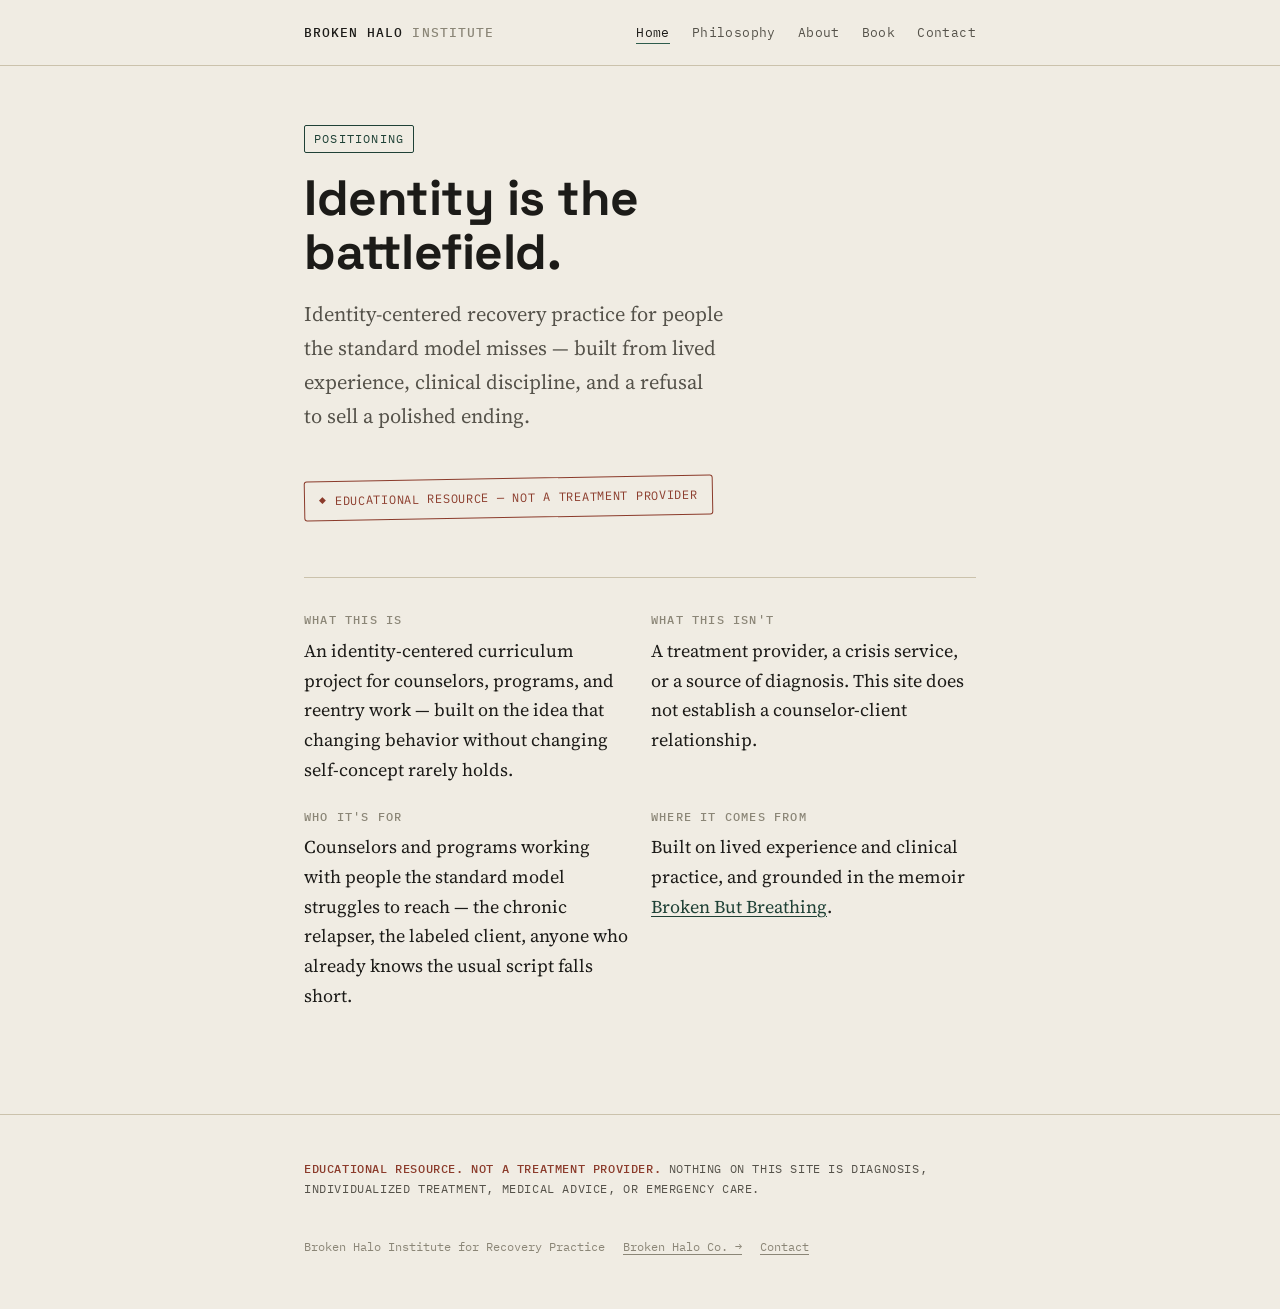
==== index.html @ 816f5a15 "Initial site: home, philosophy, about, book, contact" ====
<!doctype html>
<html lang="en">
<head>
<meta charset="utf-8">
<meta name="viewport" content="width=device-width, initial-scale=1">
<title>Broken Halo Institute for Recovery Practice</title>
<meta name="description" content="Identity-centered recovery practice for people the standard model misses. Educational resource — not a treatment provider.">
<link rel="stylesheet" href="style.css">
</head>
<body>

<header class="site">
  <div class="wrap">
    <a class="wordmark" href="index.html">Broken Halo <span>Institute</span></a>
    <nav class="site" aria-label="Primary">
      <ul>
        <li><a href="index.html" aria-current="page">Home</a></li>
        <li><a href="philosophy.html">Philosophy</a></li>
        <li><a href="about.html">About</a></li>
        <li><a href="book.html">Book</a></li>
        <li><a href="contact.html">Contact</a></li>
      </ul>
    </nav>
  </div>
</header>

<main>
  <div class="wrap">

    <section class="hero">
      <span class="field-label">Positioning</span>
      <h1>Identity is the battlefield.</h1>
      <p class="lede">Identity-centered recovery practice for people the standard model misses — built from lived experience, clinical discipline, and a refusal to sell a polished ending.</p>

      <div class="stamp">Educational resource — not a treatment provider</div>
    </section>

    <div class="definer">
      <div class="definer-row">
        <div>
          <h2>What this is</h2>
          <p>An identity-centered curriculum project for counselors, programs, and reentry work — built on the idea that changing behavior without changing self-concept rarely holds.</p>
        </div>
        <div>
          <h2>What this isn't</h2>
          <p>A treatment provider, a crisis service, or a source of diagnosis. This site does not establish a counselor-client relationship.</p>
        </div>
      </div>
      <div class="definer-row">
        <div>
          <h2>Who it's for</h2>
          <p>Counselors and programs working with people the standard model struggles to reach — the chronic relapser, the labeled client, anyone who already knows the usual script falls short.</p>
        </div>
        <div>
          <h2>Where it comes from</h2>
          <p>Built on lived experience and clinical practice, and grounded in the memoir <a href="book.html">Broken But Breathing</a>.</p>
        </div>
      </div>
    </div>

  </div>
</main>

<footer class="site">
  <div class="wrap">
    <p class="boundary-line"><strong>Educational resource. Not a treatment provider.</strong> Nothing on this site is diagnosis, individualized treatment, medical advice, or emergency care.</p>
    <p class="footer-meta">
      <span>Broken Halo Institute for Recovery Practice</span>
      <a href="https://thebrokenhaloco.com" target="_blank" rel="noopener">Broken Halo Co. →</a>
      <a href="contact.html">Contact</a>
    </p>
  </div>
</footer>

</body>
</html>
---- style.css ----
/* Broken Halo Institute for Recovery Practice
   Design system: quiet clinical field-manual — the visual register of the
   Institute's own doctrine documents (locked labels, boxed boundaries,
   version stamps) — not the streetwear brand's cyan/pink/black system. */

@import url('https://fonts.googleapis.com/css2?family=Space+Grotesk:wght@400;500;600;700&family=Source+Serif+4:opsz,wght@8..60,400;8..60,500;8..60,600&family=IBM+Plex+Mono:wght@400;500&display=swap');

:root{
  --paper:      #F0ECE3;
  --paper-deep: #E4DECE;
  --ink:        #1C1B18;
  --ink-soft:   #55524A;
  --ink-faint:  #8B8677;
  --evergreen:  #2E5C4C;
  --evergreen-deep: #1F4136;
  --stamp:      #8B3B2B;
  --rule:       #CBC2AC;
  --focus:      #1F4136;

  --display: 'Space Grotesk', system-ui, sans-serif;
  --body:    'Source Serif 4', Georgia, serif;
  --mono:    'IBM Plex Mono', ui-monospace, monospace;

  --max: 720px;
}

*{ box-sizing:border-box; }

html{ scroll-behavior:smooth; }

body{
  margin:0;
  background:var(--paper);
  color:var(--ink);
  font-family:var(--body);
  font-size:18px;
  line-height:1.65;
  -webkit-font-smoothing:antialiased;
}

@media (prefers-reduced-motion: reduce){
  html{ scroll-behavior:auto; }
  *{ animation-duration:0.001ms !important; animation-iteration-count:1 !important; transition-duration:0.001ms !important; }
}

a{ color:var(--evergreen-deep); text-decoration-thickness:1px; text-underline-offset:3px; }
a:hover{ color:var(--stamp); }
a:focus-visible, button:focus-visible{
  outline:2px solid var(--focus);
  outline-offset:3px;
  border-radius:2px;
}

img{ max-width:100%; display:block; }

/* ---------- layout shells ---------- */

.wrap{
  max-width:var(--max);
  margin:0 auto;
  padding:0 24px;
}

header.site{
  border-bottom:1px solid var(--rule);
  padding:22px 0;
}
header.site .wrap{
  display:flex;
  align-items:baseline;
  justify-content:space-between;
  gap:16px;
  flex-wrap:wrap;
}
.wordmark{
  font-family:var(--mono);
  font-size:13px;
  letter-spacing:0.08em;
  text-transform:uppercase;
  color:var(--ink);
  text-decoration:none;
  font-weight:500;
}
.wordmark span{ color:var(--ink-faint); }

nav.site ul{
  list-style:none;
  display:flex;
  gap:22px;
  margin:0; padding:0;
  font-family:var(--mono);
  font-size:13px;
  letter-spacing:0.03em;
}
nav.site a{
  color:var(--ink-soft);
  text-decoration:none;
  padding-bottom:2px;
  border-bottom:1px solid transparent;
}
nav.site a:hover, nav.site a[aria-current="page"]{
  color:var(--ink);
  border-bottom-color:var(--evergreen);
}

main{ padding:56px 0 40px; }

footer.site{
  border-top:1px solid var(--rule);
  margin-top:64px;
  padding:32px 0 40px;
}
footer.site .wrap{
  display:flex;
  flex-direction:column;
  gap:14px;
}
.boundary-line{
  font-family:var(--mono);
  font-size:12px;
  letter-spacing:0.05em;
  text-transform:uppercase;
  color:var(--ink-soft);
}
.boundary-line strong{ color:var(--stamp); font-weight:500; }
.footer-meta{
  font-family:var(--mono);
  font-size:12px;
  color:var(--ink-faint);
  display:flex;
  gap:18px;
  flex-wrap:wrap;
}
.footer-meta a{ color:var(--ink-faint); }

/* ---------- eyebrow / field-label system ----------
   Every doctrine doc this site is built from labels its sections
   (SCOPE, POSITIONING, BOUNDARY). That labeling habit is the site's
   one recurring structural device — not decoration, a documented fact
   about how this material is actually written. */

.field-label{
  display:inline-block;
  font-family:var(--mono);
  font-size:12px;
  letter-spacing:0.1em;
  text-transform:uppercase;
  color:var(--evergreen-deep);
  border:1px solid var(--evergreen-deep);
  padding:3px 9px;
  border-radius:2px;
  margin-bottom:18px;
}

/* ---------- hero ---------- */

.hero{
  padding-bottom:8px;
  animation:rise 0.5s ease-out both;
}
@keyframes rise{
  from{ opacity:0; transform:translateY(8px); }
  to{ opacity:1; transform:translateY(0); }
}

h1{
  font-family:var(--display);
  font-weight:700;
  font-size:clamp(2.1rem, 5vw, 3.1rem);
  line-height:1.08;
  letter-spacing:-0.01em;
  margin:0 0 20px;
  max-width:14ch;
}
.lede{
  font-family:var(--body);
  font-size:1.28rem;
  color:var(--ink-soft);
  max-width:42ch;
  margin:0 0 8px;
}

/* ---------- stamp ---------- */

.stamp{
  display:inline-flex;
  align-items:center;
  gap:8px;
  border:1.5px solid var(--stamp);
  color:var(--stamp);
  font-family:var(--mono);
  font-size:12px;
  letter-spacing:0.06em;
  text-transform:uppercase;
  padding:9px 14px;
  border-radius:3px;
  transform:rotate(-1deg);
  margin:36px 0 4px;
}
.stamp::before{ content:"◆"; font-size:9px; }

/* ---------- what-this-is grid ---------- */

.definer{
  margin-top:48px;
  display:grid;
  gap:22px;
  border-top:1px solid var(--rule);
  padding-top:32px;
}
.definer h2{
  font-family:var(--mono);
  font-size:12px;
  letter-spacing:0.1em;
  text-transform:uppercase;
  color:var(--ink-faint);
  margin:0 0 6px;
  font-weight:500;
}
.definer p{ margin:0; color:var(--ink); }
.definer-row{ display:grid; grid-template-columns:1fr; gap:22px; }
@media (min-width:640px){
  .definer-row{ grid-template-columns:1fr 1fr; }
}

/* ---------- prose ---------- */

.prose h2{
  font-family:var(--display);
  font-weight:600;
  font-size:1.5rem;
  margin:44px 0 14px;
  letter-spacing:-0.01em;
}
.prose h2:first-child{ margin-top:0; }
.prose p{ margin:0 0 18px; }
.prose p.lede{ font-size:1.15rem; }

/* ---------- boundary panel (the signature callout box) ---------- */

.panel{
  background:var(--paper-deep);
  border-left:3px solid var(--evergreen-deep);
  padding:20px 22px;
  margin:32px 0;
  border-radius:2px;
}
.panel.warn{ border-left-color:var(--stamp); }
.panel .field-label{ margin-bottom:10px; }
.panel p{ margin:0; color:var(--ink); }
.panel p + p{ margin-top:10px; }

/* ---------- simple lists ---------- */

ul.plain{ padding-left:1.1em; margin:0 0 18px; }
ul.plain li{ margin-bottom:8px; }

/* ---------- cards (book / offer pathways) ---------- */

.card{
  border:1px solid var(--rule);
  border-radius:4px;
  padding:24px;
  margin:24px 0;
  background:#fff8;
}
.card h3{
  font-family:var(--display);
  font-size:1.1rem;
  margin:0 0 8px;
}
.card p{ margin:0 0 14px; color:var(--ink-soft); }

.btn{
  display:inline-block;
  font-family:var(--mono);
  font-size:13px;
  letter-spacing:0.04em;
  text-transform:uppercase;
  color:var(--paper);
  background:var(--evergreen-deep);
  padding:11px 18px;
  border-radius:3px;
  text-decoration:none;
  border:1px solid var(--evergreen-deep);
}
.btn:hover{ background:var(--stamp); border-color:var(--stamp); color:var(--paper); }
.btn.ghost{
  background:transparent;
  color:var(--evergreen-deep);
}
.btn.ghost:hover{ color:var(--stamp); border-color:var(--stamp); background:transparent; }

/* ---------- contact ---------- */

.contact-block{
  margin-top:12px;
  padding:26px;
  border:1px solid var(--rule);
  border-radius:4px;
  background:var(--paper-deep);
}
.contact-block .email{
  font-family:var(--mono);
  font-size:1.05rem;
  color:var(--evergreen-deep);
  word-break:break-all;
}

/* ---------- credential line ---------- */

.credential{
  font-family:var(--mono);
  font-size:12px;
  letter-spacing:0.06em;
  text-transform:uppercase;
  color:var(--ink-faint);
  margin-top:6px;
}
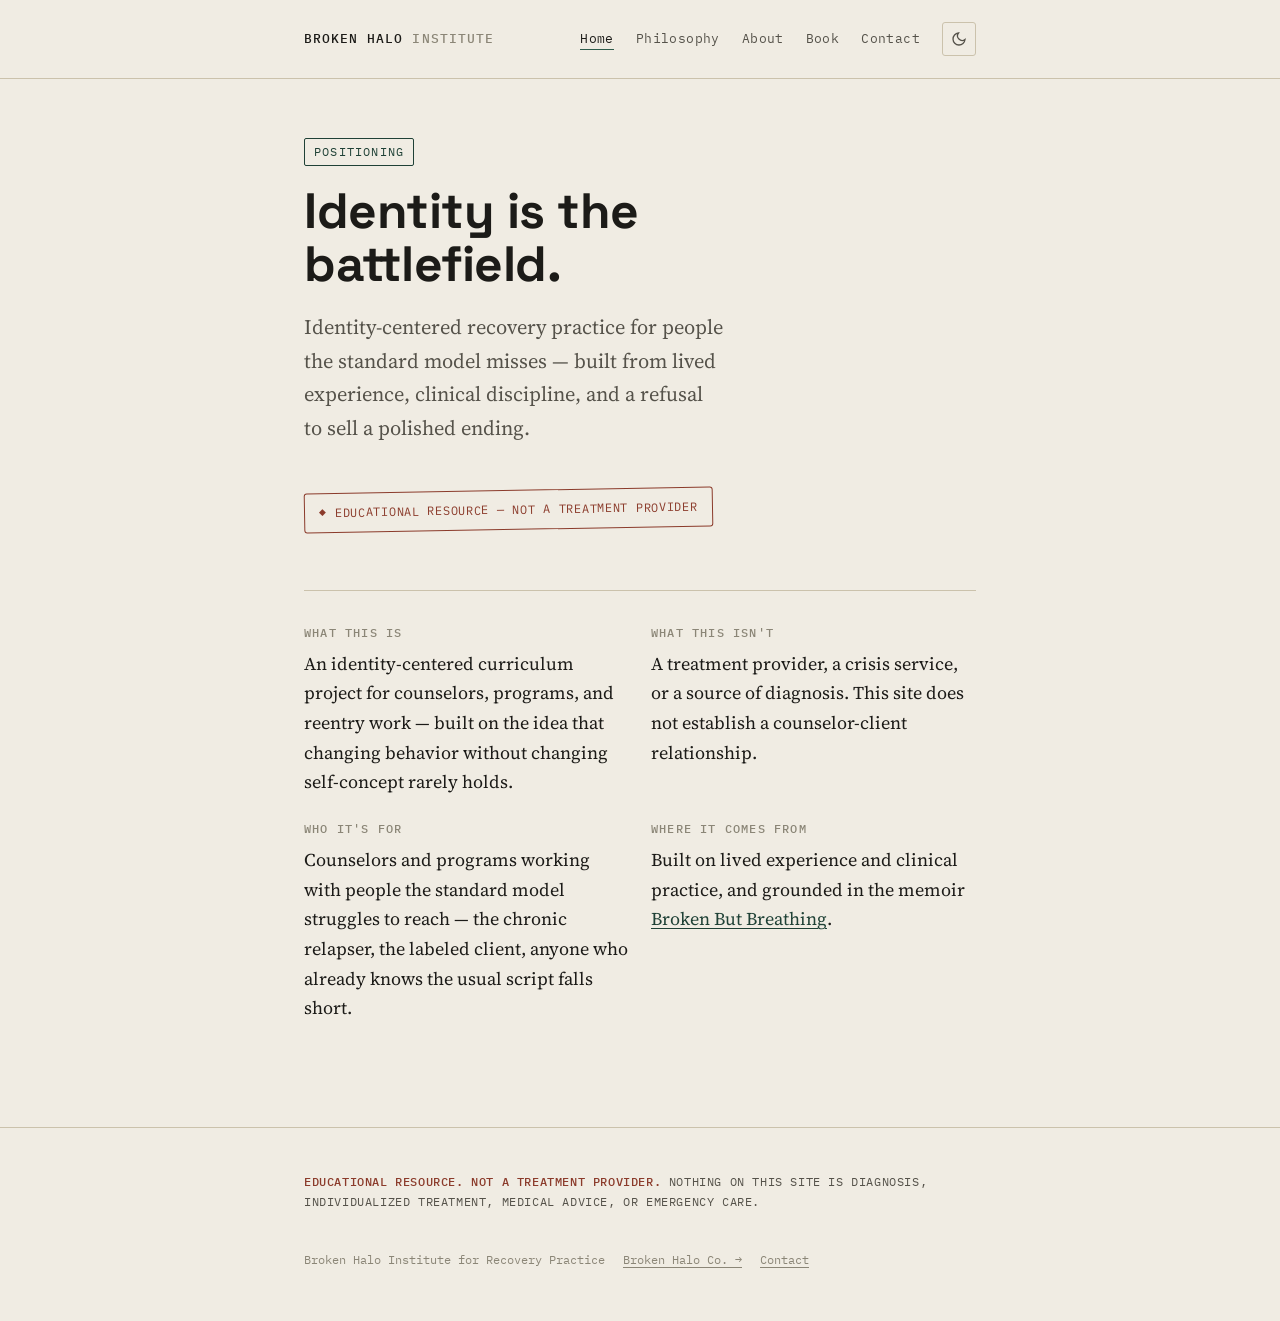
==== commit 50a32669: "Add dark mode: theme toggle, persisted theme, dark palette tokens" ====
--- a/index.html
+++ b/index.html
@@ -12,7 +12,8 @@
 <header class="site">
   <div class="wrap">
     <a class="wordmark" href="index.html">Broken Halo <span>Institute</span></a>
-    <nav class="site" aria-label="Primary">
+    <div class="nav-group">
+      <nav class="site" aria-label="Primary">
       <ul>
         <li><a href="index.html" aria-current="page">Home</a></li>
         <li><a href="philosophy.html">Philosophy</a></li>
@@ -21,6 +22,8 @@
         <li><a href="contact.html">Contact</a></li>
       </ul>
     </nav>
+      <button class="theme-toggle" type="button" data-theme-toggle aria-label="Switch color theme"></button>
+    </div>
   </div>
 </header>
 
@@ -72,5 +75,6 @@
   </div>
 </footer>
 
+<script src="site.js"></script>
 </body>
 </html>
--- a/style.css
+++ b/style.css
@@ -21,12 +21,30 @@
   --body:    'Source Serif 4', Georgia, serif;
   --mono:    'IBM Plex Mono', ui-monospace, monospace;
 
+  --card-bg: rgba(255,255,255,0.45);
   --max: 720px;
 }
 
+/* Dark mode — same field-manual identity, inverted. Evergreen and stamp
+   both brighten so they still hit contrast on a dark ground; nothing
+   about the structure or the labeling system changes, only the palette. */
+[data-theme="dark"]{
+  --paper:      #17140F;
+  --paper-deep: #211C15;
+  --ink:        #EDE7D9;
+  --ink-soft:   #C3BBAA;
+  --ink-faint:  #8C8474;
+  --evergreen:  #6FA98F;
+  --evergreen-deep: #8FC3AA;
+  --stamp:      #D98A6C;
+  --rule:       #352E23;
+  --focus:      #8FC3AA;
+  --card-bg: rgba(255,255,255,0.04);
+}
+
 *{ box-sizing:border-box; }
 
-html{ scroll-behavior:smooth; }
+html{ scroll-behavior:smooth; color-scheme:light dark; }
 
 body{
   margin:0;
@@ -36,6 +54,7 @@
   font-size:18px;
   line-height:1.65;
   -webkit-font-smoothing:antialiased;
+  transition:background 180ms ease, color 180ms ease;
 }
 
 @media (prefers-reduced-motion: reduce){
@@ -67,9 +86,15 @@
 }
 header.site .wrap{
   display:flex;
-  align-items:baseline;
+  align-items:center;
   justify-content:space-between;
   gap:16px;
+  flex-wrap:wrap;
+}
+.nav-group{
+  display:flex;
+  align-items:center;
+  gap:22px;
   flex-wrap:wrap;
 }
 .wordmark{
@@ -101,6 +126,26 @@
 nav.site a:hover, nav.site a[aria-current="page"]{
   color:var(--ink);
   border-bottom-color:var(--evergreen);
+}
+
+.theme-toggle{
+  width:34px;
+  height:34px;
+  display:inline-flex;
+  align-items:center;
+  justify-content:center;
+  border:1px solid var(--rule);
+  background:transparent;
+  color:var(--ink-soft);
+  border-radius:3px;
+  cursor:pointer;
+  padding:0;
+  transition:border-color 150ms ease, color 150ms ease;
+}
+.theme-toggle svg{ width:16px; height:16px; }
+.theme-toggle:hover{
+  border-color:var(--evergreen-deep);
+  color:var(--evergreen-deep);
 }
 
 main{ padding:56px 0 40px; }
@@ -262,7 +307,7 @@
   border-radius:4px;
   padding:24px;
   margin:24px 0;
-  background:#fff8;
+  background:var(--card-bg);
 }
 .card h3{
   font-family:var(--display);
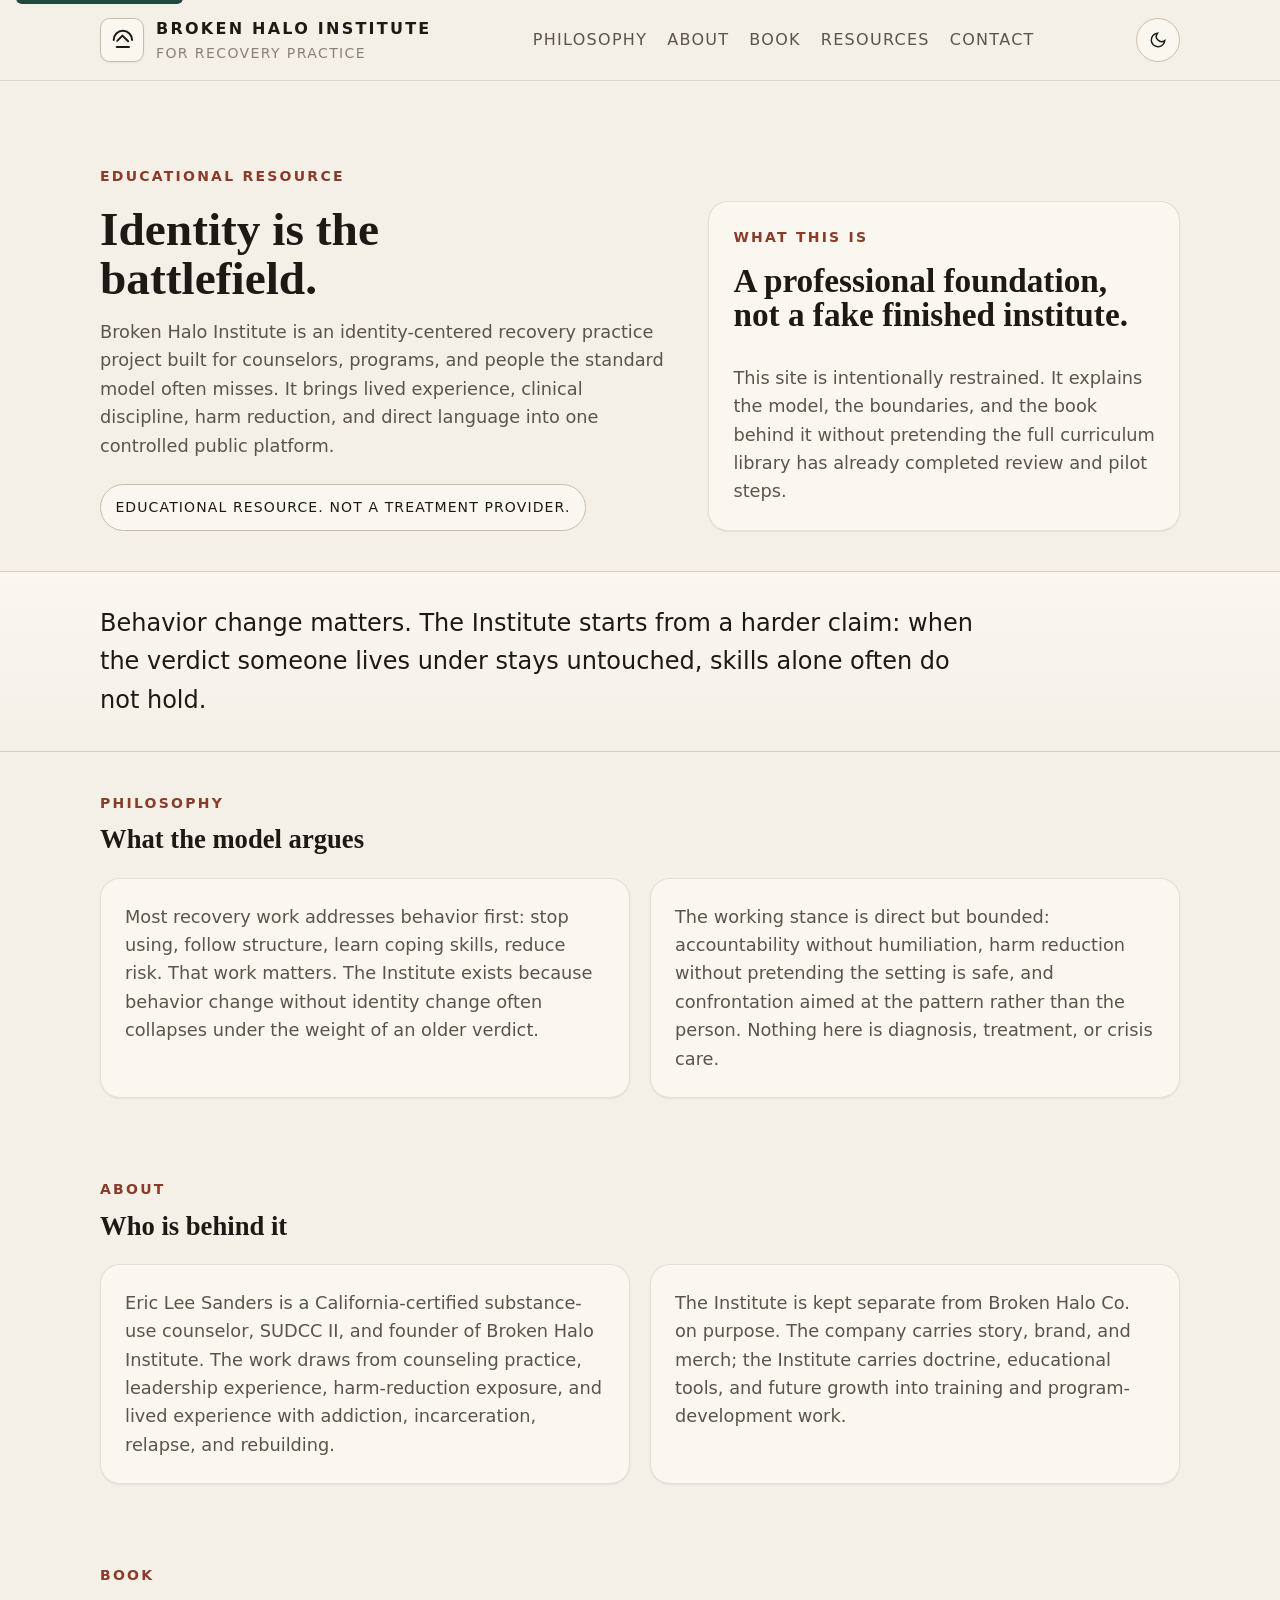
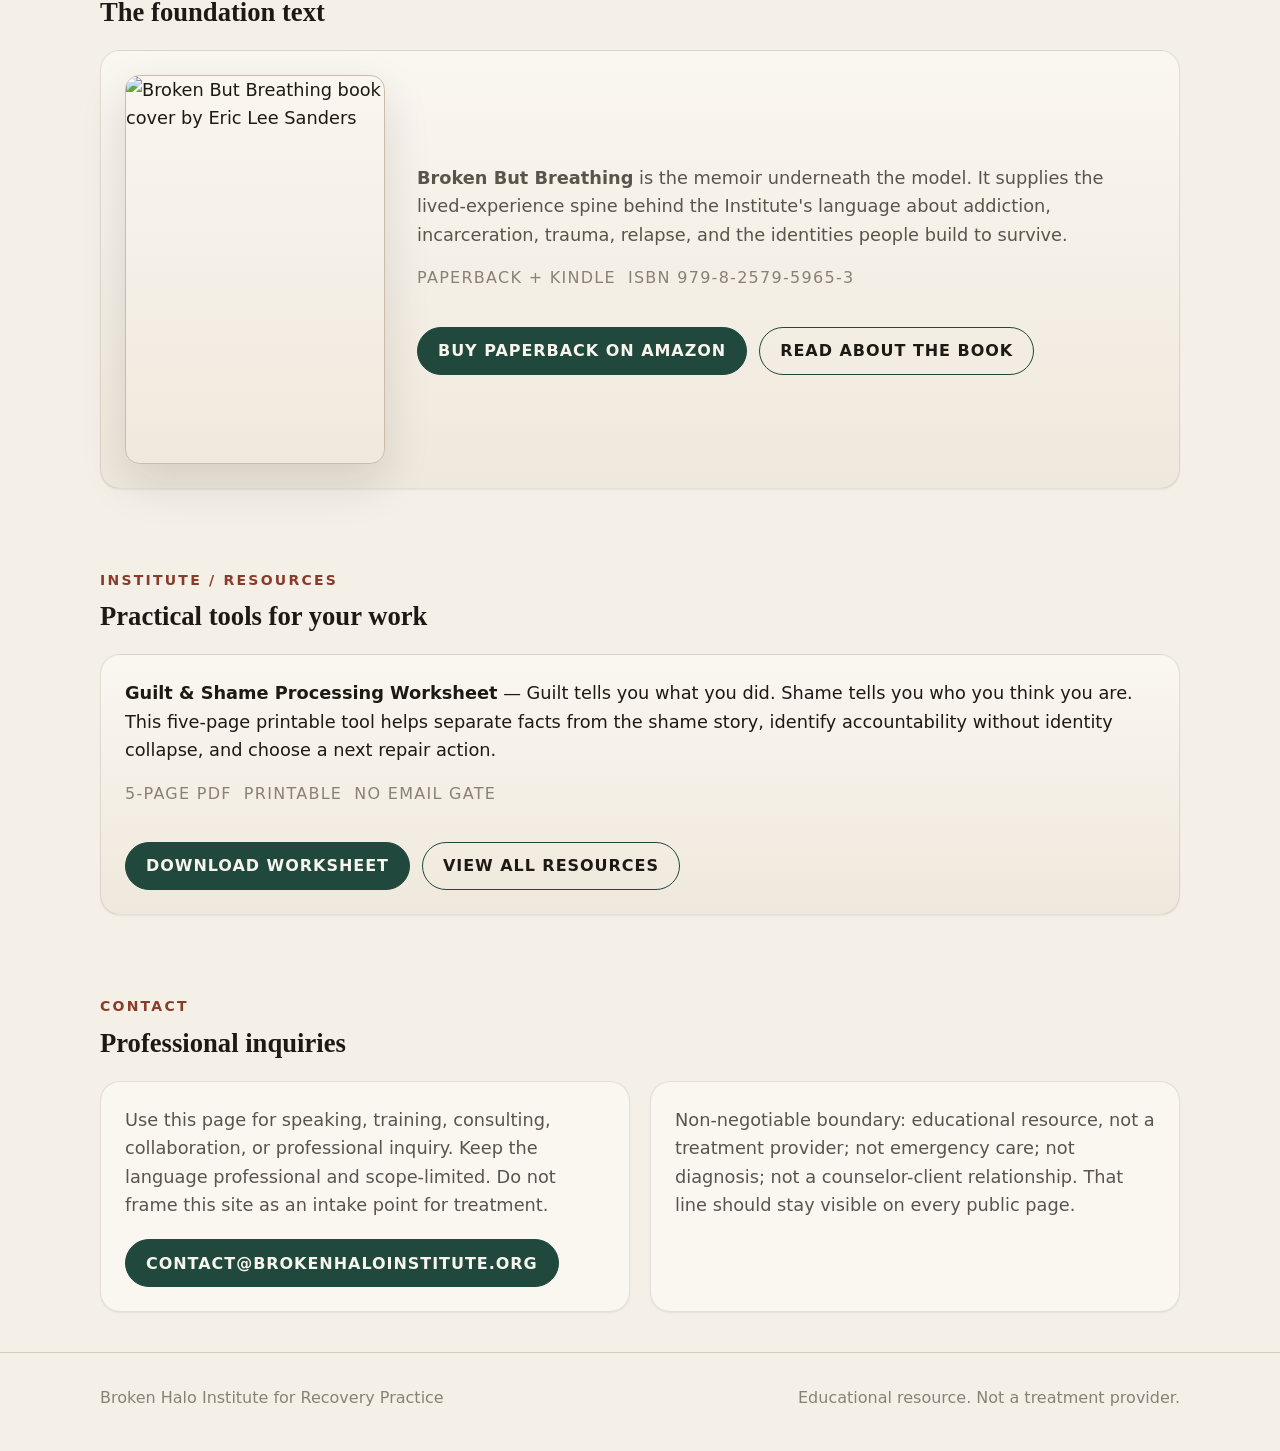
==== commit 4504c306: "Feature worksheet download and connect book directly to Amazon" ====
--- a/index.html
+++ b/index.html
@@ -1,80 +1,232 @@
 <!doctype html>
 <html lang="en">
 <head>
-<meta charset="utf-8">
-<meta name="viewport" content="width=device-width, initial-scale=1">
-<title>Broken Halo Institute for Recovery Practice</title>
-<meta name="description" content="Identity-centered recovery practice for people the standard model misses. Educational resource — not a treatment provider.">
-<link rel="stylesheet" href="style.css">
+  <meta charset="utf-8">
+  <meta name="viewport" content="width=device-width, initial-scale=1">
+  <title>Broken Halo Institute</title>
+  <meta name="description" content="Identity-centered recovery practice for people the standard model misses. Educational resource, not a treatment provider.">
+  <link href="https://api.fontshare.com/v2/css?f[]=general-sans@400,500,600,700&f[]=boska@400,500,700&display=swap" rel="stylesheet">
+  <style>
+    :root,[data-theme="light"]{
+      --text-xs:clamp(.75rem,.72rem + .2vw,.875rem);--text-sm:clamp(.875rem,.84rem + .22vw,1rem);--text-base:clamp(1rem,.95rem + .2vw,1.125rem);--text-lg:clamp(1.125rem,1rem + .75vw,1.5rem);--text-xl:clamp(1.5rem,1.2rem + 1.1vw,2.2rem);--text-2xl:clamp(2rem,1.2rem + 2.2vw,3.5rem);
+      --space-1:.25rem;--space-2:.5rem;--space-3:.75rem;--space-4:1rem;--space-5:1.25rem;--space-6:1.5rem;--space-8:2rem;--space-10:2.5rem;--space-12:3rem;--space-16:4rem;--space-20:5rem;
+      --color-bg:#f4f0e8;--color-surface:#faf7f1;--color-surface-2:#efe8dc;--color-surface-offset:#e5dccd;--color-divider:#d6ccbc;--color-border:#cabca9;
+      --color-text:#1d1a16;--color-text-muted:#5b544b;--color-text-faint:#8a8176;--color-text-inverse:#f8f5ef;
+      --color-primary:#20483d;--color-primary-hover:#16362d;--color-primary-active:#0f2721;--color-primary-highlight:#dbe4de;--color-accent:#8a3c29;
+      --radius-sm:.375rem;--radius-md:.6rem;--radius-lg:.9rem;--radius-xl:1.25rem;--radius-full:9999px;
+      --shadow-sm:0 1px 2px rgba(20,18,14,.06);--shadow-md:0 8px 24px rgba(20,18,14,.08);--shadow-lg:0 18px 48px rgba(20,18,14,.12);
+      --transition-interactive:180ms cubic-bezier(.16,1,.3,1);
+      --content-default:1080px;--font-body:'General Sans', system-ui, sans-serif;--font-display:'Boska', Georgia, serif;
+    }
+    [data-theme="dark"]{
+      --color-bg:#151310;--color-surface:#1a1714;--color-surface-2:#221d19;--color-surface-offset:#2b251f;--color-divider:#312a24;--color-border:#3a3129;
+      --color-text:#ece2d6;--color-text-muted:#c1b5a7;--color-text-faint:#8c8175;--color-text-inverse:#181512;
+      --color-primary:#6e9f8d;--color-primary-hover:#87b3a3;--color-primary-active:#97c2b2;--color-primary-highlight:#2b3430;--color-accent:#ca7b64;
+      --shadow-sm:0 1px 2px rgba(0,0,0,.2);--shadow-md:0 8px 24px rgba(0,0,0,.3);--shadow-lg:0 18px 48px rgba(0,0,0,.42);
+    }
+    *,*::before,*::after{box-sizing:border-box;margin:0;padding:0}
+    html{-webkit-text-size-adjust:none;text-size-adjust:none;scroll-behavior:smooth;scroll-padding-top:6rem}
+    body{min-height:100dvh;line-height:1.6;font-family:var(--font-body);font-size:var(--text-base);color:var(--color-text);background:var(--color-bg)}
+    img,svg{display:block;max-width:100%;height:auto} a{color:inherit;text-decoration:none} button{font:inherit;color:inherit;cursor:pointer;background:none;border:none}
+    :focus-visible{outline:2px solid var(--color-primary);outline-offset:3px;border-radius:var(--radius-sm)}
+    .skip-link{position:absolute;left:var(--space-4);top:-3rem;background:var(--color-primary);color:var(--color-text-inverse);padding:var(--space-3) var(--space-4);z-index:100;border-radius:var(--radius-sm)}
+    .skip-link:focus-visible{top:var(--space-4)}
+    .container{width:min(calc(100% - 2rem),var(--content-default));margin-inline:auto}
+    .site-header{position:sticky;top:0;z-index:20;background:color-mix(in srgb,var(--color-bg) 90%, transparent);backdrop-filter:blur(12px);border-bottom:1px solid rgba(91,84,75,.15)}
+    .header-inner{display:flex;align-items:center;justify-content:space-between;gap:var(--space-4);padding:var(--space-4) 0}
+    .brand{display:flex;align-items:center;gap:var(--space-3)}
+    .brand-mark{width:44px;height:44px;border:1px solid var(--color-border);border-radius:var(--radius-md);display:grid;place-items:center;background:var(--color-surface);box-shadow:var(--shadow-sm)}
+    .brand-copy strong{display:block;font-size:var(--text-sm);letter-spacing:.14em;text-transform:uppercase}
+    .brand-copy span{display:block;font-size:var(--text-xs);color:var(--color-text-faint);letter-spacing:.1em;text-transform:uppercase}
+    nav{display:flex;gap:var(--space-5);flex-wrap:wrap}
+    nav a{font-size:var(--text-sm);text-transform:uppercase;letter-spacing:.08em;color:var(--color-text-muted)}
+    nav a:hover{color:var(--color-text)}
+    .theme-toggle{min-width:44px;min-height:44px;border:1px solid var(--color-border);border-radius:var(--radius-full);display:grid;place-items:center;background:var(--color-surface)}
+    .hero{padding:clamp(var(--space-12),9vw,var(--space-20)) 0 var(--space-10)}
+    .hero-grid{display:grid;grid-template-columns:1.1fr .9fr;gap:var(--space-8);align-items:end}
+    .eyebrow{display:inline-flex;align-items:center;gap:var(--space-2);font-size:var(--text-xs);font-weight:700;letter-spacing:.16em;text-transform:uppercase;color:var(--color-accent)}
+    h1,h2{font-family:var(--font-display);line-height:1.02}
+    h1{font-size:var(--text-2xl);max-width:12ch;margin-top:var(--space-4)}
+    .hero p,.prose p,.card p{max-width:65ch;color:var(--color-text-muted)}
+    .hero p{margin-top:var(--space-4)}
+    .disclaimer{display:inline-flex;align-items:center;gap:var(--space-2);padding:.7rem .9rem;border:1px solid var(--color-border);border-radius:var(--radius-full);margin-top:var(--space-6);font-size:var(--text-xs);text-transform:uppercase;letter-spacing:.08em;background:var(--color-surface)}
+    .hero-panel,.card{background:var(--color-surface);border:1px solid rgba(91,84,75,.14);border-radius:var(--radius-xl);box-shadow:var(--shadow-sm)}
+    .hero-panel{padding:var(--space-6);display:grid;gap:var(--space-4)}
+    .hero-panel h2{font-size:var(--text-xl)}
+    .section{padding:var(--space-10) 0}
+    .section-head{display:grid;gap:var(--space-3);margin-bottom:var(--space-6)}
+    .grid{display:grid;grid-template-columns:repeat(2,minmax(0,1fr));gap:var(--space-5)}
+    .card{padding:var(--space-6)}
+    .card h2{font-size:var(--text-xl);margin-bottom:var(--space-3)}
+    .book-box{display:grid;gap:var(--space-4);padding:var(--space-6);border-radius:var(--radius-xl);background:linear-gradient(180deg,var(--color-surface) 0%,var(--color-surface-2) 100%);border:1px solid rgba(91,84,75,.14);box-shadow:var(--shadow-sm)}
+    .book-feature{display:grid;grid-template-columns:minmax(180px,260px) 1fr;gap:var(--space-8);align-items:center}
+    .book-cover{display:block;border-radius:var(--radius-lg);overflow:hidden;border:1px solid var(--color-border);box-shadow:var(--shadow-lg);transition:transform var(--transition-interactive)}
+    .book-cover:hover{transform:translateY(-2px)}
+    .book-cover img{width:100%;aspect-ratio:2/3;object-fit:cover}
+    .book-copy{display:grid;gap:var(--space-4)}
+    .book-copy p{color:var(--color-text-muted)}
+    .resource-box{display:grid;gap:var(--space-4);padding:var(--space-6);border-radius:var(--radius-xl);background:linear-gradient(180deg,var(--color-surface) 0%,var(--color-surface-2) 100%);border:1px solid rgba(91,84,75,.14);box-shadow:var(--shadow-sm)}
+    .meta{display:flex;flex-wrap:wrap;gap:var(--space-3);font-size:var(--text-sm);text-transform:uppercase;letter-spacing:.08em;color:var(--color-text-faint)}
+    .actions{display:flex;gap:var(--space-3);flex-wrap:wrap;margin-top:var(--space-5)}
+    .btn{display:inline-flex;align-items:center;justify-content:center;min-height:48px;padding:0 var(--space-5);border-radius:var(--radius-full);border:1px solid var(--color-primary);font-size:var(--text-sm);font-weight:700;letter-spacing:.06em;text-transform:uppercase;transition:all var(--transition-interactive)}
+    .btn.primary{background:var(--color-primary);color:var(--color-text-inverse)} .btn.primary:hover{background:var(--color-primary-hover);transform:translateY(-1px)}
+    .btn.secondary{background:transparent;color:var(--color-text)} .btn.secondary:hover{background:var(--color-surface-2)}
+    .boundary{border-top:1px solid var(--color-divider);border-bottom:1px solid var(--color-divider);padding:var(--space-8) 0;background:linear-gradient(180deg,var(--color-surface) 0%,transparent 100%)}
+    .boundary p{font-size:var(--text-lg);max-width:58ch}
+    footer{padding:var(--space-8) 0 var(--space-10);border-top:1px solid var(--color-divider)}
+    .footer-inner{display:flex;justify-content:space-between;gap:var(--space-4);flex-wrap:wrap;color:var(--color-text-faint);font-size:var(--text-sm)}
+    @media (max-width:900px){.hero-grid,.grid,.book-feature{grid-template-columns:1fr} nav{display:none}.book-cover{max-width:260px}}
+    @media (max-width:560px){.actions{flex-direction:column}.btn{width:100%}}
+    @media (prefers-reduced-motion: reduce){html{scroll-behavior:auto}*,*::before,*::after{animation-duration:.01ms!important;animation-iteration-count:1!important;transition-duration:.01ms!important}}
+  </style>
 </head>
 <body>
-
-<header class="site">
-  <div class="wrap">
-    <a class="wordmark" href="index.html">Broken Halo <span>Institute</span></a>
-    <div class="nav-group">
-      <nav class="site" aria-label="Primary">
-      <ul>
-        <li><a href="index.html" aria-current="page">Home</a></li>
-        <li><a href="philosophy.html">Philosophy</a></li>
-        <li><a href="about.html">About</a></li>
-        <li><a href="book.html">Book</a></li>
-        <li><a href="contact.html">Contact</a></li>
-      </ul>
-    </nav>
-      <button class="theme-toggle" type="button" data-theme-toggle aria-label="Switch color theme"></button>
+  <a class="skip-link" href="#main">Skip to content</a>
+  <header class="site-header">
+    <div class="container header-inner">
+      <a class="brand" href="#top" aria-label="Broken Halo Institute home">
+        <span class="brand-mark" aria-hidden="true">
+          <svg viewBox="0 0 64 64" width="28" height="28" fill="none" xmlns="http://www.w3.org/2000/svg">
+            <path d="M13 32C13 20.402 22.402 11 34 11C45.598 11 55 20.402 55 32" stroke="currentColor" stroke-width="4.5" stroke-linecap="round"/>
+            <path d="M20 48H48" stroke="currentColor" stroke-width="4.5" stroke-linecap="round"/>
+            <path d="M21 34L33 22L46 35" stroke="currentColor" stroke-width="4.5" stroke-linecap="round" stroke-linejoin="round"/>
+          </svg>
+        </span>
+        <span class="brand-copy"><strong>Broken Halo Institute</strong><span>For Recovery Practice</span></span>
+      </a>
+      <nav aria-label="Primary">
+        <a href="#philosophy">Philosophy</a>
+        <a href="#about">About</a>
+        <a href="#book">Book</a>
+        <a href="#resources">Resources</a>
+        <a href="#contact">Contact</a>
+      </nav>
+      <button class="theme-toggle" type="button" data-theme-toggle aria-label="Switch theme"></button>
     </div>
-  </div>
-</header>
-
-<main>
-  <div class="wrap">
-
-    <section class="hero">
-      <span class="field-label">Positioning</span>
-      <h1>Identity is the battlefield.</h1>
-      <p class="lede">Identity-centered recovery practice for people the standard model misses — built from lived experience, clinical discipline, and a refusal to sell a polished ending.</p>
-
-      <div class="stamp">Educational resource — not a treatment provider</div>
-    </section>
-
-    <div class="definer">
-      <div class="definer-row">
+  </header>
+
+  <main id="main">
+    <section class="hero container" id="top">
+      <div class="hero-grid">
         <div>
-          <h2>What this is</h2>
-          <p>An identity-centered curriculum project for counselors, programs, and reentry work — built on the idea that changing behavior without changing self-concept rarely holds.</p>
+          <span class="eyebrow">Educational resource</span>
+          <h1>Identity is the battlefield.</h1>
+          <p>Broken Halo Institute is an identity-centered recovery practice project built for counselors, programs, and people the standard model often misses. It brings lived experience, clinical discipline, harm reduction, and direct language into one controlled public platform.</p>
+          <div class="disclaimer">Educational resource. Not a treatment provider.</div>
         </div>
-        <div>
-          <h2>What this isn't</h2>
-          <p>A treatment provider, a crisis service, or a source of diagnosis. This site does not establish a counselor-client relationship.</p>
+        <aside class="hero-panel" aria-label="What this is">
+          <span class="eyebrow">What this is</span>
+          <h2>A professional foundation, not a fake finished institute.</h2>
+          <p>This site is intentionally restrained. It explains the model, the boundaries, and the book behind it without pretending the full curriculum library has already completed review and pilot steps.</p>
+        </aside>
+      </div>
+    </section>
+
+    <section class="boundary">
+      <div class="container">
+        <p>Behavior change matters. The Institute starts from a harder claim: when the verdict someone lives under stays untouched, skills alone often do not hold.</p>
+      </div>
+    </section>
+
+    <section class="section container" id="philosophy">
+      <div class="section-head">
+        <span class="eyebrow">Philosophy</span>
+        <h2>What the model argues</h2>
+      </div>
+      <div class="grid">
+        <article class="card prose">
+          <p>Most recovery work addresses behavior first: stop using, follow structure, learn coping skills, reduce risk. That work matters. The Institute exists because behavior change without identity change often collapses under the weight of an older verdict.</p>
+        </article>
+        <article class="card prose">
+          <p>The working stance is direct but bounded: accountability without humiliation, harm reduction without pretending the setting is safe, and confrontation aimed at the pattern rather than the person. Nothing here is diagnosis, treatment, or crisis care.</p>
+        </article>
+      </div>
+    </section>
+
+    <section class="section container" id="about">
+      <div class="section-head">
+        <span class="eyebrow">About</span>
+        <h2>Who is behind it</h2>
+      </div>
+      <div class="grid">
+        <article class="card prose">
+          <p>Eric Lee Sanders is a California-certified substance-use counselor, SUDCC II, and founder of Broken Halo Institute. The work draws from counseling practice, leadership experience, harm-reduction exposure, and lived experience with addiction, incarceration, relapse, and rebuilding.</p>
+        </article>
+        <article class="card prose">
+          <p>The Institute is kept separate from Broken Halo Co. on purpose. The company carries story, brand, and merch; the Institute carries doctrine, educational tools, and future growth into training and program-development work.</p>
+        </article>
+      </div>
+    </section>
+
+    <section class="section container" id="book">
+      <div class="section-head">
+        <span class="eyebrow">Book</span>
+        <h2>The foundation text</h2>
+      </div>
+      <div class="book-box">
+        <div class="book-feature">
+          <a class="book-cover" href="https://www.amazon.com/dp/B0H9G1YHST" target="_blank" rel="noopener noreferrer" aria-label="Buy Broken But Breathing on Amazon">
+            <img src="https://thebrokenhaloco.com/book-cover-front.webp?v=20260723" alt="Broken But Breathing book cover by Eric Lee Sanders" loading="lazy">
+          </a>
+          <div class="book-copy">
+            <p><strong>Broken But Breathing</strong> is the memoir underneath the model. It supplies the lived-experience spine behind the Institute's language about addiction, incarceration, trauma, relapse, and the identities people build to survive.</p>
+            <div class="meta"><span>Paperback + Kindle</span><span>ISBN 979-8-2579-5965-3</span></div>
+            <div class="actions">
+              <a class="btn primary" href="https://www.amazon.com/dp/B0H9G1YHST" target="_blank" rel="noopener noreferrer">Buy paperback on Amazon</a>
+              <a class="btn secondary" href="book.html">Read about the book</a>
+            </div>
+          </div>
         </div>
       </div>
-      <div class="definer-row">
-        <div>
-          <h2>Who it's for</h2>
-          <p>Counselors and programs working with people the standard model struggles to reach — the chronic relapser, the labeled client, anyone who already knows the usual script falls short.</p>
+    </section>
+
+    <section class="section container" id="resources">
+      <div class="section-head">
+        <span class="eyebrow">Institute / Resources</span>
+        <h2>Practical tools for your work</h2>
+      </div>
+      <div class="resource-box">
+        <p><strong>Guilt & Shame Processing Worksheet</strong> — Guilt tells you what you did. Shame tells you who you think you are. This five-page printable tool helps separate facts from the shame story, identify accountability without identity collapse, and choose a next repair action.</p>
+        <div class="meta"><span>5-page PDF</span><span>Printable</span><span>No email gate</span></div>
+        <div class="actions">
+          <a class="btn primary" href="Broken_Halo_Guilt_and_Shame_Worksheet.pdf" download>Download worksheet</a>
+          <a class="btn secondary" href="resources.html">View all resources</a>
         </div>
-        <div>
-          <h2>Where it comes from</h2>
-          <p>Built on lived experience and clinical practice, and grounded in the memoir <a href="book.html">Broken But Breathing</a>.</p>
-        </div>
-      </div>
+      </div>
+    </section>
+
+    <section class="section container" id="contact">
+      <div class="section-head">
+        <span class="eyebrow">Contact</span>
+        <h2>Professional inquiries</h2>
+      </div>
+      <div class="grid">
+        <article class="card prose">
+          <p>Use this page for speaking, training, consulting, collaboration, or professional inquiry. Keep the language professional and scope-limited. Do not frame this site as an intake point for treatment.</p>
+          <div class="actions"><a class="btn primary" href="mailto:contact@brokenhaloinstitute.org">contact@brokenhaloinstitute.org</a></div>
+        </article>
+        <article class="card prose">
+          <p>Non-negotiable boundary: educational resource, not a treatment provider; not emergency care; not diagnosis; not a counselor-client relationship. That line should stay visible on every public page.</p>
+        </article>
+      </div>
+    </section>
+  </main>
+
+  <footer>
+    <div class="container footer-inner">
+      <p>Broken Halo Institute for Recovery Practice</p>
+      <p>Educational resource. Not a treatment provider.</p>
     </div>
-
-  </div>
-</main>
-
-<footer class="site">
-  <div class="wrap">
-    <p class="boundary-line"><strong>Educational resource. Not a treatment provider.</strong> Nothing on this site is diagnosis, individualized treatment, medical advice, or emergency care.</p>
-    <p class="footer-meta">
-      <span>Broken Halo Institute for Recovery Practice</span>
-      <a href="https://thebrokenhaloco.com" target="_blank" rel="noopener">Broken Halo Co. →</a>
-      <a href="contact.html">Contact</a>
-    </p>
-  </div>
-</footer>
-
-<script src="site.js"></script>
+  </footer>
+
+  <script>
+    (function(){
+      const root=document.documentElement,btn=document.querySelector('[data-theme-toggle]');
+      let theme=window.matchMedia('(prefers-color-scheme: dark)').matches?'dark':'light';
+      function icon(mode){return mode==='dark' ? '<svg width="18" height="18" viewBox="0 0 24 24" fill="none" stroke="currentColor" stroke-width="2" aria-hidden="true"><circle cx="12" cy="12" r="5"></circle><path d="M12 1v2M12 21v2M4.22 4.22l1.42 1.42M18.36 18.36l1.42 1.42M1 12h2M21 12h2M4.22 19.78l1.42-1.42M18.36 5.64l1.42-1.42"></path></svg>' : '<svg width="18" height="18" viewBox="0 0 24 24" fill="none" stroke="currentColor" stroke-width="2" aria-hidden="true"><path d="M21 12.79A9 9 0 1 1 11.21 3 7 7 0 0 0 21 12.79z"></path></svg>';}
+      root.setAttribute('data-theme',theme);btn.innerHTML=icon(theme);
+      btn.addEventListener('click',()=>{theme=theme==='dark'?'light':'dark';root.setAttribute('data-theme',theme);btn.innerHTML=icon(theme);});
+    })();
+  </script>
 </body>
-</html>
+</html>
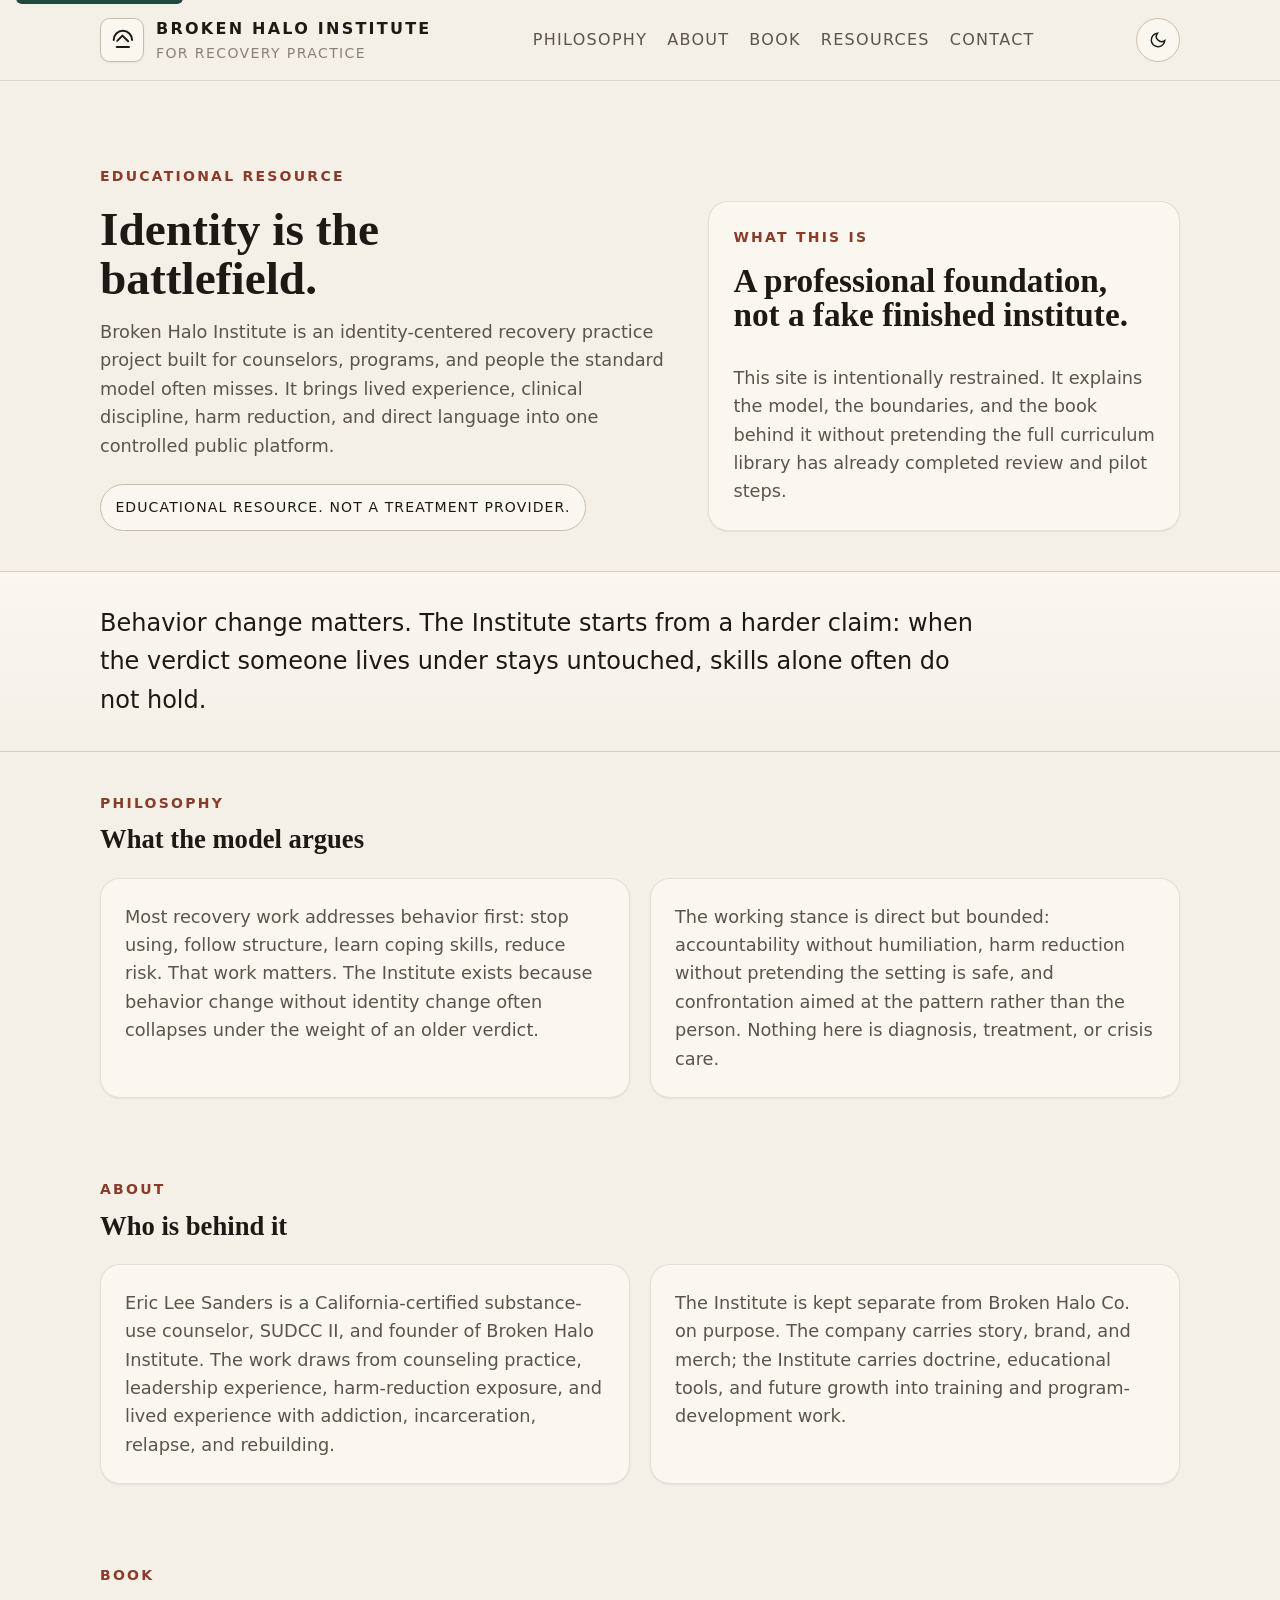
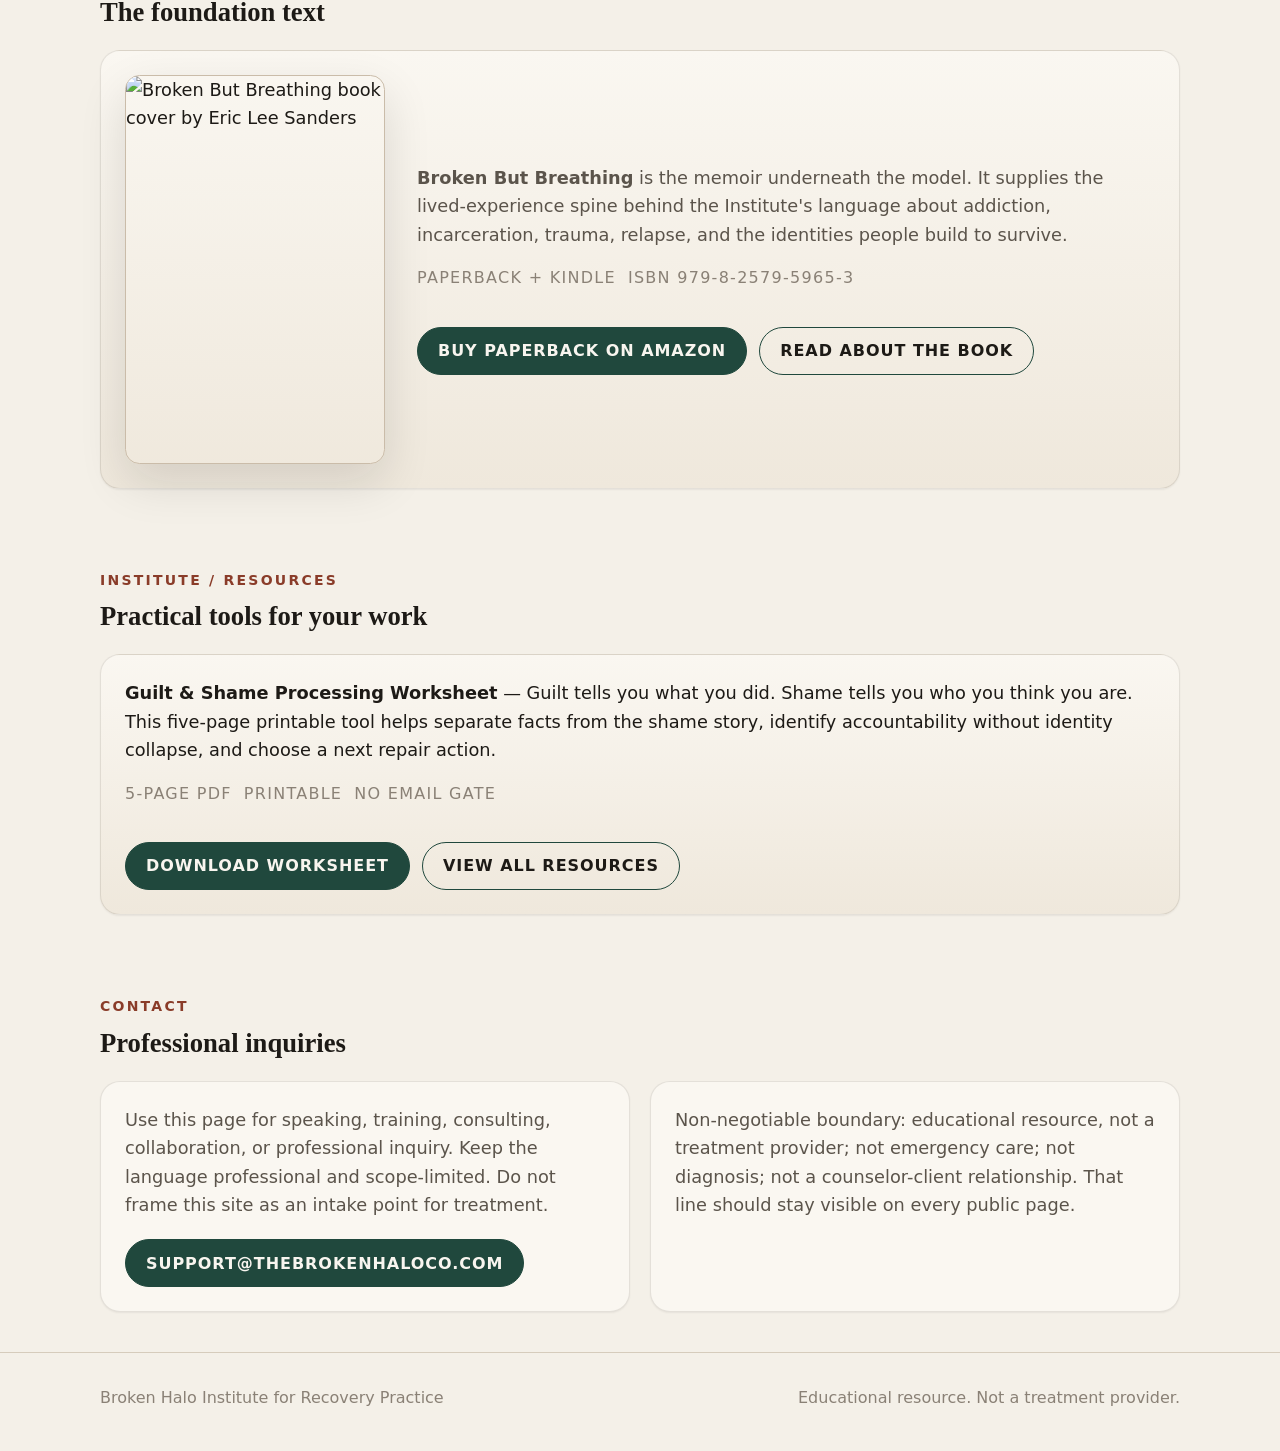
==== commit a1f9d458: "Add social metadata, canonical URL, structured data, and correct contact email" ====
--- a/index.html
+++ b/index.html
@@ -5,6 +5,30 @@
   <meta name="viewport" content="width=device-width, initial-scale=1">
   <title>Broken Halo Institute</title>
   <meta name="description" content="Identity-centered recovery practice for people the standard model misses. Educational resource, not a treatment provider.">
+  <link rel="canonical" href="https://brokenhaloco.org/">
+  <meta name="robots" content="index,follow">
+  <meta property="og:type" content="website">
+  <meta property="og:site_name" content="Broken Halo Institute">
+  <meta property="og:title" content="Broken Halo Institute">
+  <meta property="og:description" content="Identity-centered recovery practice for people the standard model misses. Educational resource, not a treatment provider.">
+  <meta property="og:url" content="https://brokenhaloco.org/">
+  <meta property="og:image" content="https://thebrokenhaloco.com/book-cover-front.webp?v=20260723">
+  <meta property="og:image:alt" content="Broken But Breathing by Eric Lee Sanders — Broken Halo Institute">
+  <meta name="twitter:card" content="summary_large_image">
+  <meta name="twitter:title" content="Broken Halo Institute">
+  <meta name="twitter:description" content="Identity-centered recovery practice for people the standard model misses. Educational resource, not a treatment provider.">
+  <meta name="twitter:image" content="https://thebrokenhaloco.com/book-cover-front.webp?v=20260723">
+  <meta name="twitter:image:alt" content="Broken But Breathing by Eric Lee Sanders — Broken Halo Institute">
+  <script type="application/ld+json">
+  {
+    "@context": "https://schema.org",
+    "@type": "Organization",
+    "@id": "https://brokenhaloco.org/#organization",
+    "name": "Broken Halo Institute",
+    "url": "https://brokenhaloco.org/",
+    "description": "Identity-centered recovery education and practical resources grounded in lived experience, clinical discipline, harm reduction, and accountability without humiliation."
+  }
+  </script>
   <link href="https://api.fontshare.com/v2/css?f[]=general-sans@400,500,600,700&f[]=boska@400,500,700&display=swap" rel="stylesheet">
   <style>
     :root,[data-theme="light"]{
@@ -203,7 +227,7 @@
       <div class="grid">
         <article class="card prose">
           <p>Use this page for speaking, training, consulting, collaboration, or professional inquiry. Keep the language professional and scope-limited. Do not frame this site as an intake point for treatment.</p>
-          <div class="actions"><a class="btn primary" href="mailto:contact@brokenhaloinstitute.org">contact@brokenhaloinstitute.org</a></div>
+          <div class="actions"><a class="btn primary" href="mailto:support@thebrokenhaloco.com">support@thebrokenhaloco.com</a></div>
         </article>
         <article class="card prose">
           <p>Non-negotiable boundary: educational resource, not a treatment provider; not emergency care; not diagnosis; not a counselor-client relationship. That line should stay visible on every public page.</p>
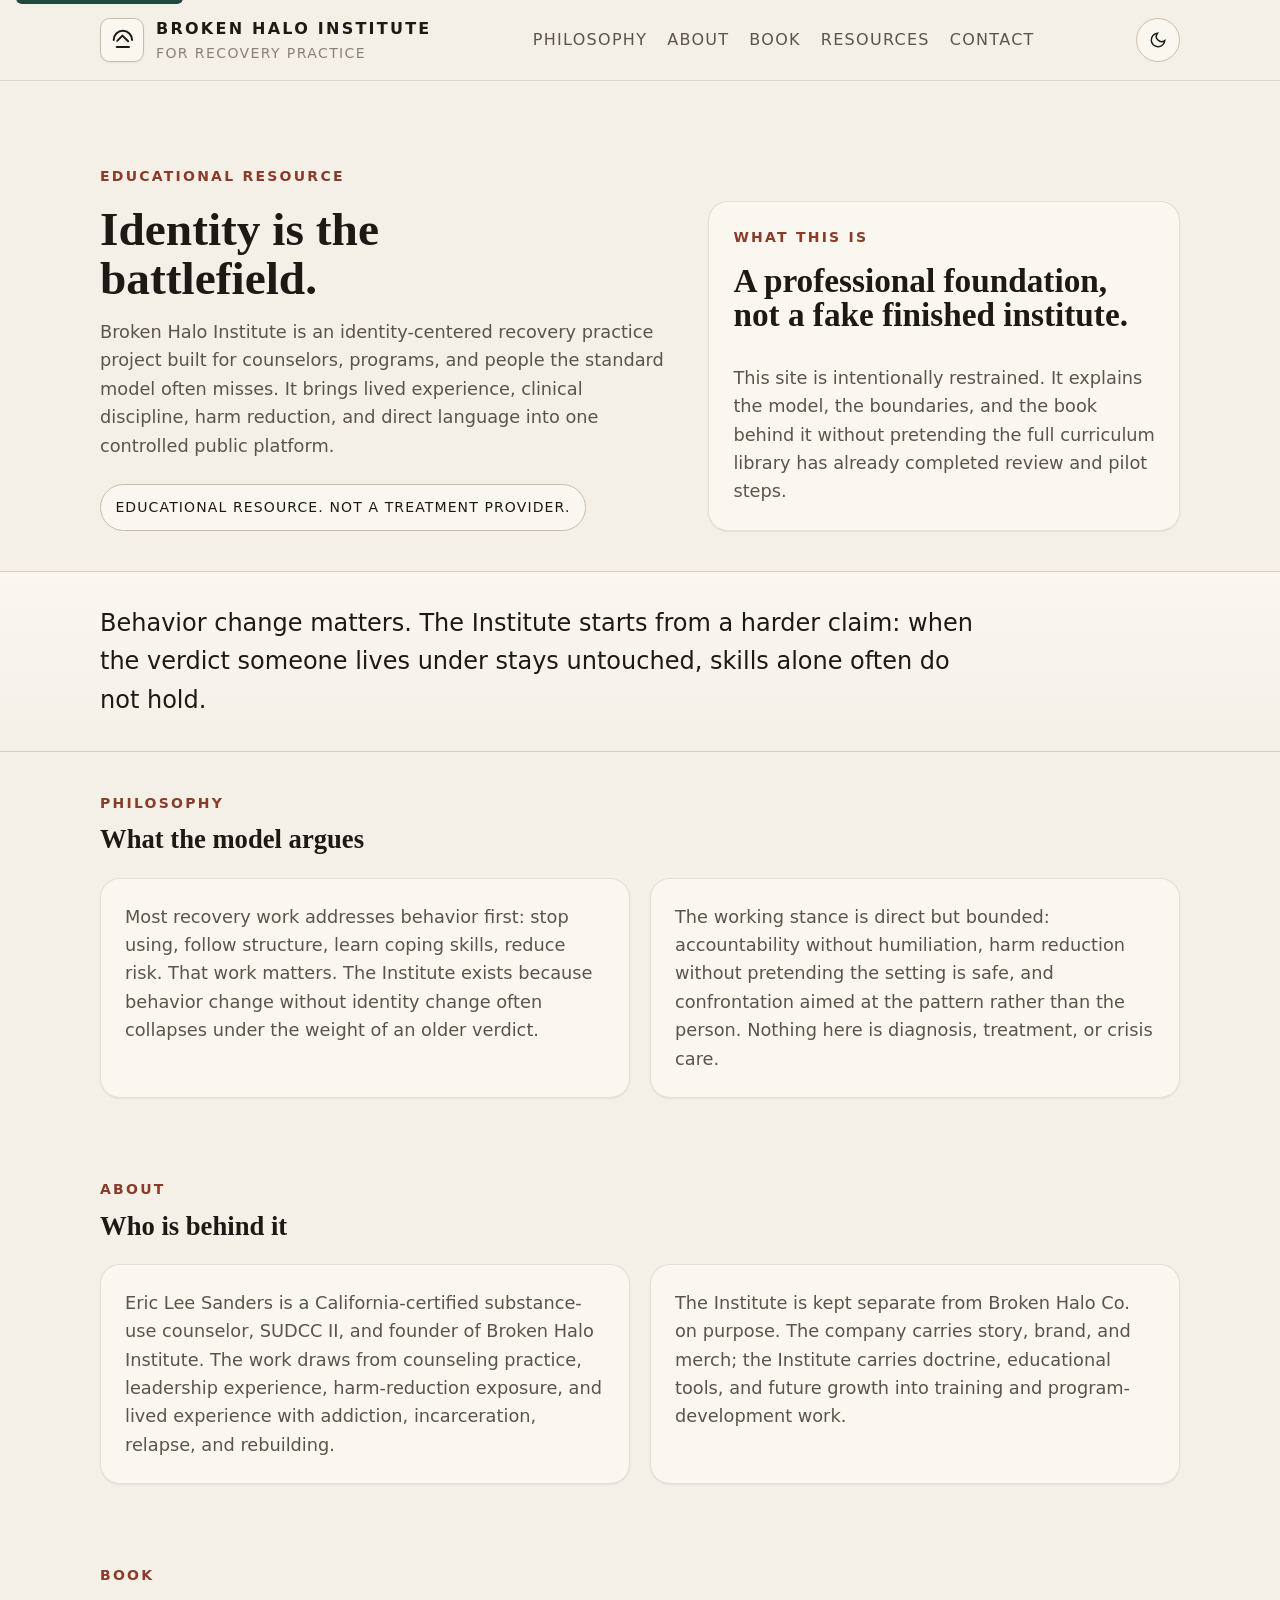
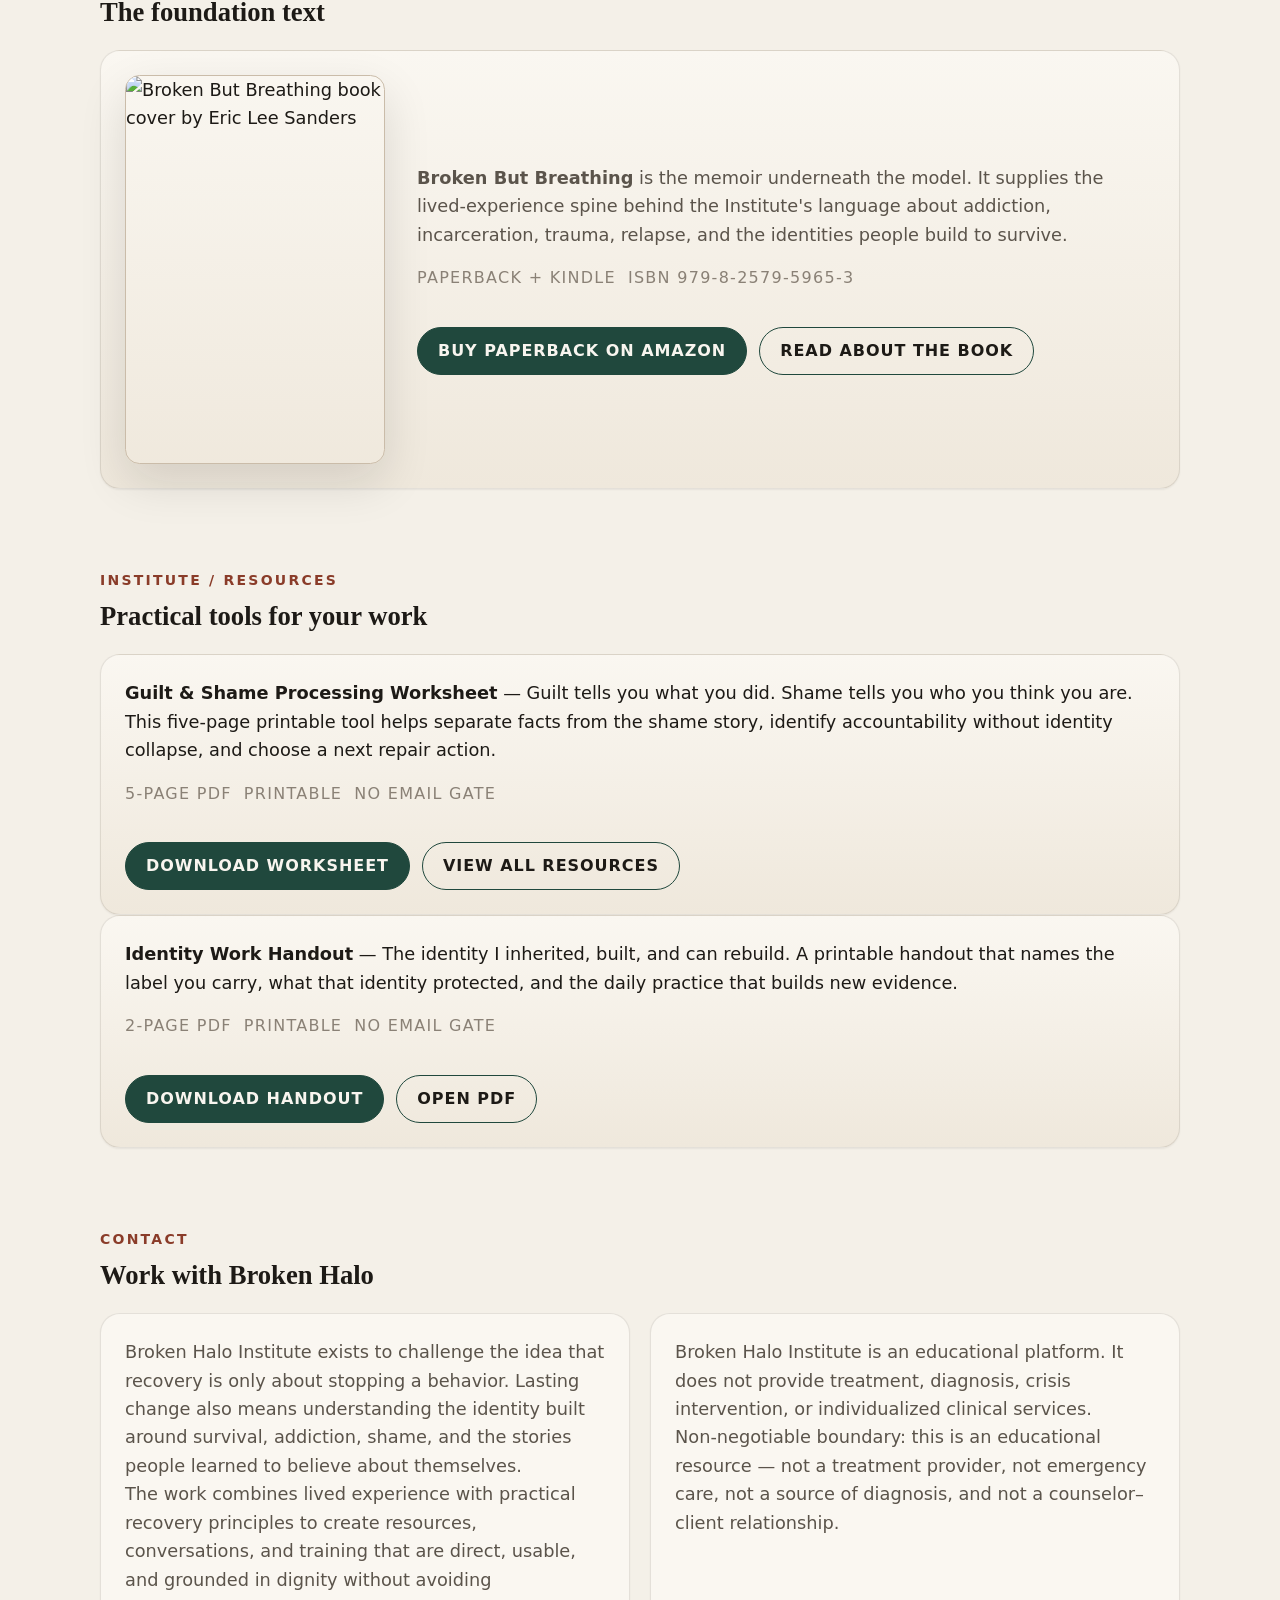
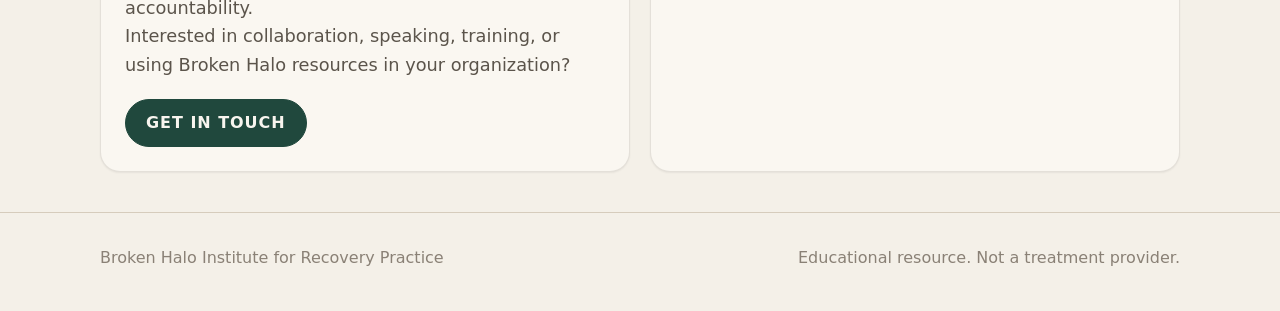
==== commit 5e3be10a: "Add Identity Work Handout download and replace closing paragraphs with Work With Broken Halo" ====
--- a/index.html
+++ b/index.html
@@ -217,20 +217,31 @@
           <a class="btn secondary" href="resources.html">View all resources</a>
         </div>
       </div>
+      <div class="resource-box">
+        <p><strong>Identity Work Handout</strong> &mdash; The identity I inherited, built, and can rebuild. A printable handout that names the label you carry, what that identity protected, and the daily practice that builds new evidence.</p>
+        <div class="meta"><span>2-page PDF</span><span>Printable</span><span>No email gate</span></div>
+        <div class="actions">
+          <a class="btn primary" href="assets/downloads/Identity_Inherited_Built_Rebuild_v2.pdf" download>Download handout</a>
+          <a class="btn secondary" href="assets/downloads/Identity_Inherited_Built_Rebuild_v2.pdf" target="_blank" rel="noopener">Open PDF</a>
+        </div>
+      </div>
     </section>
 
     <section class="section container" id="contact">
       <div class="section-head">
         <span class="eyebrow">Contact</span>
-        <h2>Professional inquiries</h2>
+        <h2>Work with Broken Halo</h2>
       </div>
       <div class="grid">
         <article class="card prose">
-          <p>Use this page for speaking, training, consulting, collaboration, or professional inquiry. Keep the language professional and scope-limited. Do not frame this site as an intake point for treatment.</p>
-          <div class="actions"><a class="btn primary" href="mailto:support@thebrokenhaloco.com">support@thebrokenhaloco.com</a></div>
-        </article>
-        <article class="card prose">
-          <p>Non-negotiable boundary: educational resource, not a treatment provider; not emergency care; not diagnosis; not a counselor-client relationship. That line should stay visible on every public page.</p>
+          <p>Broken Halo Institute exists to challenge the idea that recovery is only about stopping a behavior. Lasting change also means understanding the identity built around survival, addiction, shame, and the stories people learned to believe about themselves.</p>
+          <p>The work combines lived experience with practical recovery principles to create resources, conversations, and training that are direct, usable, and grounded in dignity without avoiding accountability.</p>
+          <p>Interested in collaboration, speaking, training, or using Broken Halo resources in your organization?</p>
+          <div class="actions"><a class="btn primary" href="/cdn-cgi/l/email-protection#b5d0c7dcd6c6d4dbd1d0c7c6f5c1ddd0d7c7daded0dbddd4d9dad6da9bd6dad8">Get in touch</a></div>
+        </article>
+        <article class="card prose">
+          <p>Broken Halo Institute is an educational platform. It does not provide treatment, diagnosis, crisis intervention, or individualized clinical services.</p>
+          <p>Non-negotiable boundary: this is an educational resource &mdash; not a treatment provider, not emergency care, not a source of diagnosis, and not a counselor&ndash;client relationship.</p>
         </article>
       </div>
     </section>
@@ -243,7 +254,7 @@
     </div>
   </footer>
 
-  <script>
+  <script data-cfasync="false" src="/cdn-cgi/scripts/5c5dd728/cloudflare-static/email-decode.min.js"></script><script>
     (function(){
       const root=document.documentElement,btn=document.querySelector('[data-theme-toggle]');
       let theme=window.matchMedia('(prefers-color-scheme: dark)').matches?'dark':'light';
